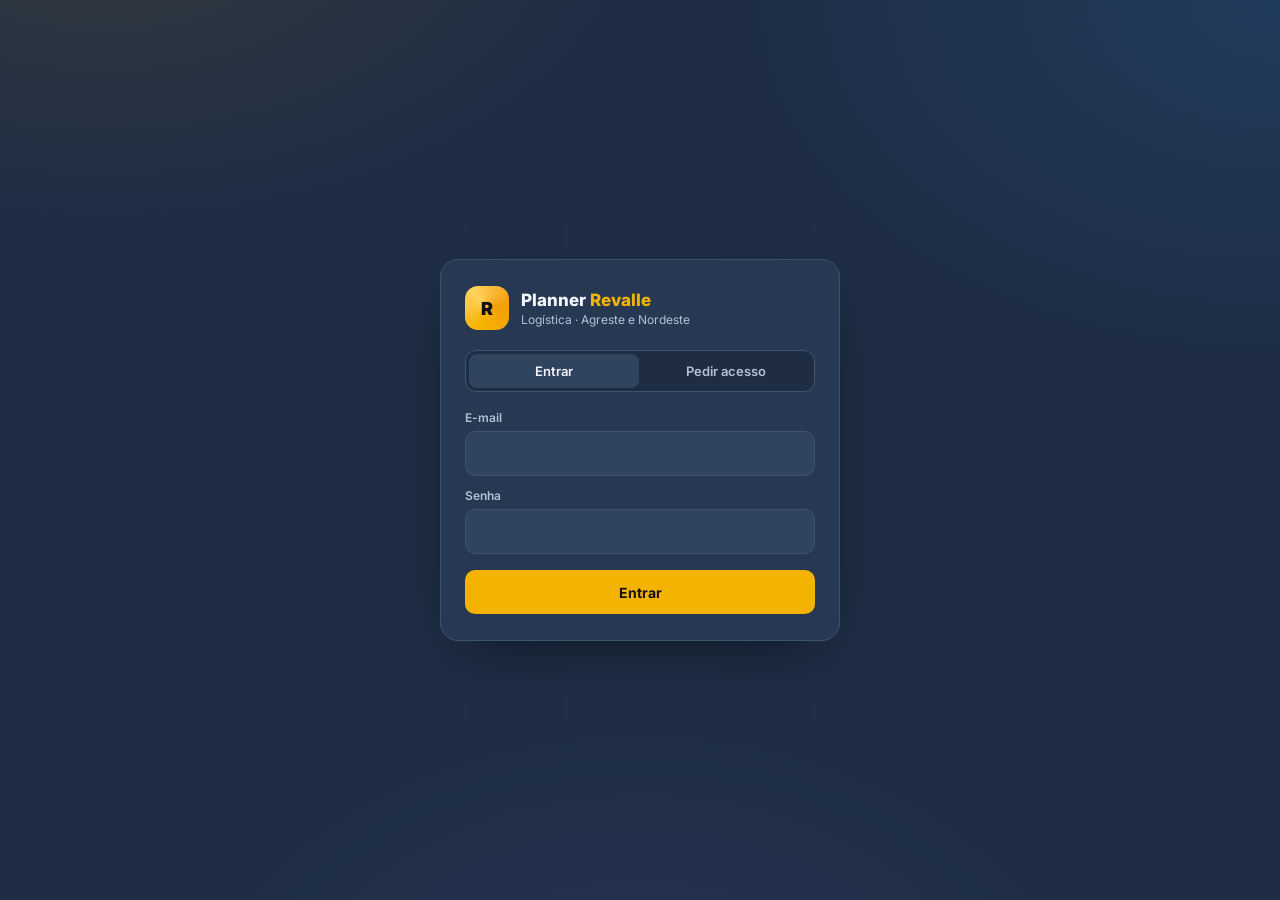
==== index.html @ d651ea48 "Tema único mais claro; remove o botão de troca de cor Co-Authored-By: Claude Opus 5.5 <noreply@anthr" ====
<!doctype html>
<html lang="pt-BR">
<head>
<meta charset="utf-8">
<script src="js/config.js"></script>
<script src="js/auth.js"></script>
<meta name="viewport" content="width=device-width,initial-scale=1">
<meta name="theme-color" content="#1e2d45">
<title>Planner Revalle · Início</title>
<link rel="preconnect" href="https://fonts.googleapis.com">
<link href="https://fonts.googleapis.com/css2?family=Inter:wght@400;500;600;700;800;900&family=JetBrains+Mono:wght@500;700&display=swap" rel="stylesheet">
<style>
:root{--bg:#0b0f17;--panel:#121826;--panel2:#171f30;--line:#232c40;--txt:#e8ecf4;--mut:#8a94a8;--dim:#5b6478;--pos:#f5b301;--up:#22c55e;--down:#ef4444;
  --cV:#ff5d5d;--cD:#3b9eff;--cF:#b07cff;--crit:#e879f9;--r:18px}
*{box-sizing:border-box}
html,body{margin:0;background:var(--bg);color:var(--txt);font:14px Inter,system-ui,sans-serif}
a{color:inherit}
.mono{font-family:'JetBrains Mono',ui-monospace,monospace}
main{max-width:1320px;margin:0 auto;padding:28px 28px 60px}
@keyframes rise{from{opacity:0;transform:translateY(14px)}to{opacity:1;transform:none}}
.rise{animation:rise .55s cubic-bezier(.2,.7,.2,1) both}

/* Topo */
.hero{position:relative;overflow:hidden;border-radius:24px;padding:30px 32px;border:1px solid var(--line);
  background:linear-gradient(120deg,rgba(245,179,1,.16),rgba(59,158,255,.10) 55%,rgba(176,124,255,.10)),var(--panel);
  display:grid;grid-template-columns:1.4fr 1fr;gap:28px;align-items:center}
.hero::after{content:"";position:absolute;right:-120px;top:-120px;width:360px;height:360px;border-radius:50%;
  background:radial-gradient(circle,rgba(245,179,1,.25),transparent 65%);pointer-events:none}
.hello{color:var(--mut);font-weight:600;font-size:13px;letter-spacing:.02em}
.hero h1{margin:6px 0 10px;font-size:32px;line-height:1.1;font-weight:900;letter-spacing:-.03em}
.hero h1 span{background:linear-gradient(90deg,#f5b301,#ffd25e);-webkit-background-clip:text;background-clip:text;color:transparent}
.hero p{margin:0;color:var(--mut);font-size:14.5px;line-height:1.55;max-width:560px}
.cta{display:flex;gap:10px;margin-top:18px;flex-wrap:wrap}
.b{display:inline-flex;align-items:center;gap:8px;padding:11px 16px;border-radius:12px;font:700 13.5px Inter;text-decoration:none;border:1px solid var(--line);background:rgba(255,255,255,.05);color:var(--txt);cursor:pointer}
.b:hover{background:rgba(255,255,255,.1);transform:translateY(-1px)}
.b.pri{background:var(--pos);border-color:var(--pos);color:#111}.b.pri:hover{background:#ffc42e}
.b.go{background:linear-gradient(135deg,#22c55e,#16a34a);border-color:#22c55e;color:#04140c;box-shadow:0 8px 22px -10px rgba(34,197,94,.8)}
.count{position:relative;z-index:1;justify-self:end;text-align:center;padding:20px 26px;border-radius:20px;background:rgba(0,0,0,.18);border:1px solid rgba(255,255,255,.08);min-width:250px}
.count small{display:block;color:var(--mut);font-weight:600;font-size:12px;text-transform:uppercase;letter-spacing:.08em}
.count b{display:block;font-size:46px;font-weight:900;letter-spacing:-.04em;margin:4px 0 2px;color:var(--pos)}
.count span{color:var(--txt);font-weight:600}
.ring{width:100%;height:6px;border-radius:6px;background:rgba(255,255,255,.08);margin-top:12px;overflow:hidden}
.ring i{display:block;height:100%;background:linear-gradient(90deg,#f5b301,#22c55e);border-radius:6px;width:0;transition:width 1.2s ease}

/* KPIs */
.kpis{display:grid;grid-template-columns:repeat(4,1fr);gap:14px;margin-top:18px}
.kpi{background:var(--panel);border:1px solid var(--line);border-radius:var(--r);padding:18px 20px;position:relative;overflow:hidden;text-decoration:none;display:block}
.kpi small{color:var(--mut);font-weight:600;font-size:12px}
.kpi b{display:block;font-size:30px;font-weight:800;letter-spacing:-.03em;margin-top:6px}
.kpi em{font-style:normal;font-size:12.5px;color:var(--mut)}
.kpi em b{display:inline;font-size:inherit;margin:0;letter-spacing:0}
.kpi em.up{color:var(--up)}.kpi em.dn{color:#ff8a8a}
.kpi .ico{position:absolute;right:16px;top:16px;width:38px;height:38px;border-radius:12px;display:grid;place-items:center;font-size:18px;background:rgba(255,255,255,.06)}
.kpi.alert{border-color:rgba(245,179,1,.5);background:linear-gradient(135deg,rgba(245,179,1,.12),transparent),var(--panel)}

h2{font-size:15px;font-weight:800;margin:34px 0 14px;display:flex;align-items:center;gap:10px;letter-spacing:-.01em}
h2 small{color:var(--mut);font-weight:500;font-size:12.5px}
h2 .ln{flex:1;height:1px;background:var(--line)}

/* Unidades */
.units{display:grid;grid-template-columns:repeat(4,1fr);gap:14px}
.unit{background:var(--panel);border:1px solid var(--line);border-radius:var(--r);padding:18px;text-decoration:none;display:block;position:relative;overflow:hidden}
.unit:hover{border-color:var(--pos);transform:translateY(-3px);box-shadow:0 18px 40px -20px rgba(0,0,0,.8)}
.unit .tag{font:800 11px 'JetBrains Mono';color:var(--pos);background:rgba(245,179,1,.12);padding:3px 8px;border-radius:999px}
.unit h3{margin:10px 0 2px;font-size:17px;font-weight:800}
.unit .sub{color:var(--mut);font-size:12.5px}
.unit .pct{display:flex;align-items:baseline;gap:6px;margin:14px 0 8px}
.unit .pct b{font-size:28px;font-weight:900;letter-spacing:-.03em}
.unit .pct span{color:var(--mut);font-size:12.5px}
.stack{display:flex;height:8px;border-radius:8px;overflow:hidden;background:rgba(255,255,255,.07)}
.stack i{display:block;height:100%;width:0;transition:width 1s ease}
.leg{display:flex;gap:12px;margin-top:10px;flex-wrap:wrap;font-size:11.5px;color:var(--mut)}
.leg span{display:inline-flex;align-items:center;gap:5px}.leg i{width:8px;height:8px;border-radius:3px;display:inline-block}
.unit .go{position:absolute;right:16px;top:16px;opacity:0;transform:translateX(-6px);transition:.2s;color:var(--pos);font-weight:800}
.unit:hover .go{opacity:1;transform:none}

/* Busca rápida */
.search{display:flex;gap:10px;align-items:center;background:var(--panel);border:1px solid var(--line);border-radius:16px;padding:8px 8px 8px 16px;margin-top:18px}
.search:focus-within{border-color:var(--pos);box-shadow:0 0 0 4px rgba(245,179,1,.12)}
.search input{flex:1;min-width:0;background:transparent;border:0;outline:0;color:var(--txt);font:500 15px Inter;padding:8px 0}
.search svg{width:20px;height:20px;stroke:var(--mut);fill:none;stroke-width:2}

/* Módulos */
.mods{display:grid;grid-template-columns:repeat(3,1fr);gap:14px}
.mod{--c:var(--pos);position:relative;overflow:hidden;background:var(--panel);border:1px solid var(--line);border-radius:var(--r);padding:20px;text-decoration:none;display:flex;flex-direction:column;gap:8px;min-height:168px}
.mod::before{content:"";position:absolute;inset:0;background:radial-gradient(420px 160px at var(--mx,80%) var(--my,0%),color-mix(in srgb,var(--c) 22%,transparent),transparent 70%);opacity:.7;transition:opacity .2s;pointer-events:none}
.mod:hover{border-color:color-mix(in srgb,var(--c) 70%,transparent);transform:translateY(-3px);box-shadow:0 20px 44px -22px rgba(0,0,0,.85)}
.mod:hover::before{opacity:1}
.mod .ic{position:relative;width:46px;height:46px;border-radius:14px;display:grid;place-items:center;background:color-mix(in srgb,var(--c) 18%,transparent);border:1px solid color-mix(in srgb,var(--c) 40%,transparent)}
.mod .ic svg{width:24px;height:24px;stroke:var(--c);fill:none;stroke-width:1.8;stroke-linecap:round;stroke-linejoin:round}
.mod h3{position:relative;margin:6px 0 0;font-size:16.5px;font-weight:800;letter-spacing:-.01em}
.mod p{position:relative;margin:0;color:var(--mut);font-size:13px;line-height:1.5}
.mod .who{position:relative;margin-top:auto;display:flex;gap:6px;flex-wrap:wrap}
.mod .who span{font:700 10.5px Inter;text-transform:uppercase;letter-spacing:.05em;padding:3px 8px;border-radius:999px;background:rgba(255,255,255,.07);color:var(--mut)}
.mod .arrow{position:absolute;right:18px;top:20px;font-size:18px;color:var(--c);opacity:0;transform:translateX(-6px);transition:.2s}
.mod:hover .arrow{opacity:1;transform:none}
.mod .bdg{position:absolute;right:18px;top:18px;background:var(--pos);color:#111;font:800 12px Inter;padding:4px 10px;border-radius:999px}
.mod:hover .bdg{opacity:0}
.mods.soon .mod{min-height:120px;opacity:.62;cursor:default}
.mods.soon .mod:hover{transform:none;opacity:.85}
.mods.soon .mod .tagsoon{position:absolute;right:16px;top:16px;font:700 10px Inter;text-transform:uppercase;letter-spacing:.06em;padding:3px 8px;border-radius:999px;border:1px dashed var(--dim);color:var(--mut)}
footer{margin-top:40px;color:var(--dim);font-size:12px;text-align:center}

@media (max-width:1100px){.units{grid-template-columns:repeat(2,1fr)}.mods{grid-template-columns:repeat(2,1fr)}.kpis{grid-template-columns:repeat(2,1fr)}}
@media (max-width:700px){main{padding:16px}.hero{grid-template-columns:1fr;padding:22px}.count{justify-self:stretch}.hero h1{font-size:26px}
  .units,.mods{grid-template-columns:1fr}.kpis{grid-template-columns:1fr 1fr}.kpi .ico{display:none}.search .b{padding:10px 12px}.kpi b{font-size:24px}}
</style>
<script src="js/api.js"></script>
<link rel="stylesheet" href="css/theme.css">
<script src="js/shell.js"></script>
</head>
<body>
<main>
  <section class="hero rise">
    <div style="position:relative;z-index:1">
      <div class="hello" id="hello">Olá!</div>
      <h1>Planner de visitas <span>Revalle</span></h1>
      <p id="heroTxt">Tudo do novo planner num só lugar: o que mudou por unidade e vendedor, a rota de cada vendedor, a crítica dos GVs e o parecer da Logística.</p>
      <div class="cta">
        <a class="b pri" href="painel.html">📊 Ver o antes × depois</a>
        <a class="b go" href="rota.html">🧭 Minha rota</a>
        <a class="b" href="critica.html">✍️ Fazer crítica</a>
      </div>
    </div>
    <div class="count" id="count"><small>Vigência do planner</small><b id="cdN">–</b><span id="cdT">carregando…</span><div class="ring"><i id="cdBar"></i></div></div>
  </section>

  <div class="search rise" style="animation-delay:.05s">
    <svg viewBox="0 0 24 24"><circle cx="11" cy="11" r="7"/><path d="m20 20-3.5-3.5"/></svg>
    <input id="q" placeholder="Consultar cliente pelo código — veja dia e vendedor antes e depois" inputmode="numeric">
    <button class="b pri" id="qGo">Consultar</button>
  </div>

  <div class="kpis" id="kpis"></div>

  <h2>Unidades <small id="uSub"></small><span class="ln"></span></h2>
  <div class="units" id="units"></div>

  <h2>Módulos <span class="ln"></span></h2>
  <div class="mods" id="mods"></div>

  <h2>Em construção <small>próximos módulos do painel</small><span class="ln"></span></h2>
  <div class="mods soon" id="soon"></div>

  <footer>Revalle Logística · Planner de visitas</footer>
</main>

<script>
const $=id=>document.getElementById(id);
const fmt=n=>Math.round(n).toLocaleString('pt-BR');
const IC={
  chart:'<path d="M4 20V4"/><path d="M4 20h16"/><rect x="7" y="11" width="3" height="6" rx="1"/><rect x="12" y="7" width="3" height="10" rx="1"/><rect x="17" y="13" width="3" height="4" rx="1"/>',
  route:'<circle cx="6" cy="19" r="2.2"/><circle cx="18" cy="5" r="2.2"/><path d="M8 19h7.5a3.5 3.5 0 0 0 0-7h-7a3.5 3.5 0 0 1 0-7H16"/>',
  pen:'<path d="M4 20h4L19 9a2.8 2.8 0 0 0-4-4L4 16v4z"/><path d="m13.5 6.5 4 4"/>',
  list:'<rect x="4" y="3.5" width="16" height="17" rx="2.5"/><path d="M8.5 8h7M8.5 12h7M8.5 16h4"/>',
  up:'<path d="M12 16V4"/><path d="m7 9 5-5 5 5"/><path d="M4 16v3a2 2 0 0 0 2 2h12a2 2 0 0 0 2-2v-3"/>',
  map:'<path d="m9 4-5 2v14l5-2 6 2 5-2V4l-5 2z"/><path d="M9 4v14M15 6v14"/>',
  meet:'<rect x="3.5" y="5" width="17" height="15" rx="2.5"/><path d="M3.5 10h17M8 3v4M16 3v4"/>',
  radar:'<circle cx="12" cy="12" r="8.5"/><circle cx="12" cy="12" r="4.5"/><path d="M12 12 18 6"/>',
  kpi:'<path d="M4 18a8 8 0 1 1 16 0"/><path d="m12 18 4-6"/>',
  box:'<path d="m12 3 8 4.5v9L12 21l-8-4.5v-9z"/><path d="m4 7.5 8 4.5 8-4.5M12 12v9"/>',
  star:'<path d="m12 3.5 2.6 5.3 5.9.9-4.3 4.1 1 5.8L12 16.9l-5.2 2.7 1-5.8L3.5 9.7l5.9-.9z"/>',
  truck:'<path d="M3 6.5h11v9H3z"/><path d="M14 9.5h4l3 3v3h-7"/><circle cx="7" cy="17.5" r="1.8"/><circle cx="17.5" cy="17.5" r="1.8"/>',
  link:'<path d="M10 14a4 4 0 0 0 5.7 0l3-3a4 4 0 0 0-5.7-5.7l-1 1"/><path d="M14 10a4 4 0 0 0-5.7 0l-3 3a4 4 0 0 0 5.7 5.7l1-1"/>',
  users:'<circle cx="9" cy="8" r="3.2"/><path d="M3.5 19a5.5 5.5 0 0 1 11 0"/><circle cx="17" cy="9" r="2.4"/><path d="M15.5 14.2A4.5 4.5 0 0 1 21 18.5"/>',
  file:'<path d="M6 3.5h8l4 4V20a.5.5 0 0 1-.5.5h-11A.5.5 0 0 1 6 20z"/><path d="M14 3.5V8h4"/><path d="M9 13h6M9 16.5h4"/>',
  check:'<rect x="3.5" y="3.5" width="17" height="17" rx="3"/><path d="m8 12 3 3 5-6"/>'
};
const svg=k=>`<svg viewBox="0 0 24 24">${IC[k]}</svg>`;
const MODS=[
  {h:'painel.html',ic:'chart',c:'#f5b301',t:'Antes × Depois',d:'Visitas por dia, o que mudou, planificador por vendedor, frequência, mapa e relação de clientes.',w:['Gestão','Vendas']},
  {h:'rota.html',ic:'route',c:'#22c55e',t:'Minha rota',d:'Para o vendedor: semana com datas, roteiro do dia no mapa e mensagens prontas para avisar os clientes.',w:['Vendedor']},
  {h:'critica.html',ic:'pen',c:'#e879f9',t:'Crítica do planner',d:'O GV seleciona clientes no mapa (laço), propõe vendedor, dia e frequência e envia para a Logística.',w:['GV']},
  {h:'alteracoes.html',ic:'list',c:'#3b9eff',t:'Alterações',d:'Todas as solicitações dos GVs num só lugar, com parecer da Logística e Excel completo.',w:['Logística'],badge:1},
  {h:'painel.html#mapa',ic:'map',c:'#2dd4bf',t:'Mapa dos clientes',d:'Clientes no mapa coloridos pelo tipo de mudança, com ruas ou satélite.',w:['Todos']},
  {h:'importar.html',ic:'up',c:'#94a3b8',t:'Importar planner',d:'Sobe um planner novo (pré, pós, clientes e volume) e guarda o histórico de versões.',w:['Logística']},
  {h:'links.html',ic:'link',c:'#4ade80',t:'Links dos vendedores',d:'Gera o link pessoal da Minha rota de cada setor da sua equipe para mandar no WhatsApp.',w:['GV','Logística']},
  {h:'usuarios.html',ic:'users',c:'#f472b6',t:'Usuários e equipes',d:'Aprova os pedidos de acesso, define perfis e os setores de cada GV.',w:['Administrador']},
  {h:'relatorios.html',ic:'file',c:'#fb923c',t:'Central de relatórios',d:'Todos os relatórios que o sistema usa, com a frequência e o que falta atualizar em cada unidade.',w:['Administrador']},
  {h:'janelas.html',ic:'truck',c:'#60a5fa',t:'Janelas BEES',d:'Gera o arquivo semanal de importação das janelas de entrega no BEES e guarda o histórico das semanas.',w:['Logística']}
];
const SOON=[
  {ic:'meet',c:'#f5b301',t:'Reunião semanal',d:'Pauta e acompanhamento semanal do planner.'},
  {ic:'radar',c:'#3b9eff',t:'Monitor de alterações',d:'Mudanças feitas fora do planner ao longo do ciclo.'},
  {ic:'kpi',c:'#22c55e',t:'Indicadores',d:'Aderência à rota, visitas realizadas e drop size.'},
  {ic:'box',c:'#ff8a3d',t:'Buffer',d:'Acúmulo de pedidos por dia e por unidade.'},
  {ic:'star',c:'#e879f9',t:'Oportunidades',d:'Clientes com potencial de ajuste de frequência ou janela.'},
  {ic:'check',c:'#2dd4bf',t:'Plano de ação',d:'Ações, responsáveis e prazos.'}
];
function renderMods(pend){
  $('mods').innerHTML=MODS.filter(m=>!window.PlannerAuth||!PlannerAuth.configured()||PlannerAuth.can(m.h.split('#')[0])).map(m=>`<a class="mod" href="${m.h}" style="--c:${m.c}"><div class="ic">${svg(m.ic)}</div><h3>${m.t}</h3><p>${m.d}</p><div class="who">${m.w.map(x=>`<span>${x}</span>`).join('')}</div>${m.badge&&pend?`<span class="bdg">${pend} aguardando</span>`:''}<span class="arrow">→</span></a>`).join('');
  if(window.PlannerAuth&&PlannerAuth.configured()&&!(PlannerAuth.user()&&PlannerAuth.user().perfil==='admin')){$('soon').previousElementSibling&&($('soon').previousElementSibling.style.display='none');}
  $('soon').innerHTML=SOON.map(m=>`<div class="mod" style="--c:${m.c}"><span class="tagsoon">em breve</span><div class="ic">${svg(m.ic)}</div><h3>${m.t}</h3><p>${m.d}</p></div>`).join('');
  document.querySelectorAll('.mod').forEach(el=>el.addEventListener('mousemove',e=>{const r=el.getBoundingClientRect();el.style.setProperty('--mx',(e.clientX-r.left)+'px');el.style.setProperty('--my',(e.clientY-r.top)+'px')}));
}
function countUp(el,to,suf='',dec=0){const t0=performance.now(),d=900;const step=t=>{const p=Math.min(1,(t-t0)/d),e=1-Math.pow(1-p,3);el.textContent=(dec?(to*e).toFixed(dec).replace('.',','):fmt(to*e))+suf;if(p<1)requestAnimationFrame(step)};requestAnimationFrame(step)}

const h=new Date().getHours();$('hello').textContent=(h<12?'Bom dia':h<18?'Boa tarde':'Boa noite')+' 👋';
renderMods(0);
$('qGo').onclick=()=>{const v=$('q').value.trim().replace(/\D/g,'');if(v)location.href='painel.html#q='+v};
$('q').onkeydown=e=>{if(e.key==='Enter')$('qGo').click()};

(async()=>{
  const IDX=await PlannerData.json('index.json');
  IDX.versions.sort((a,b)=>b.vig.localeCompare(a.vig));
  const V=IDX.versions[0],U=V.units;
  // Contagem para a vigência
  const vig=new Date(V.vig+'T00:00:00'),today=new Date();today.setHours(0,0,0,0);
  const dd=Math.round((vig-today)/864e5),vf=V.vig.split('-').reverse().join('/');
  if(dd>0){$('cdN').textContent=dd===1?'Amanhã':dd+' dias';$('cdT').textContent='entra em vigor em '+vf;$('cdBar').style.width=Math.max(8,100-dd*10)+'%'}
  else if(dd===0){$('cdN').textContent='Hoje';$('cdT').textContent='começa a valer hoje ('+vf+')';$('cdBar').style.width='100%'}
  else{const w=Math.floor(-dd/7)+1;$('cdN').textContent='Semana '+w;$('cdT').textContent='em vigor desde '+vf;$('cdBar').style.width='100%'}

  const T=U.reduce((a,u)=>({n:a.n+u.n,chg:a.chg+u.chg,V:a.V+u.V,D:a.D+u.D,F:a.F+u.F,va:a.va+u.va,vb:a.vb+u.vb}),{n:0,chg:0,V:0,D:0,F:0,va:0,vb:0});
  const dv=(T.vb-T.va)/T.va*100;
  $('kpis').innerHTML=`
    <a class="kpi rise" href="painel.html" style="animation-delay:.08s"><div class="ico">🏪</div><small>Clientes no planner</small><b id="k1">0</b><em>${U.length} unidades</em></a>
    <a class="kpi rise" href="painel.html" style="animation-delay:.12s"><div class="ico">🔄</div><small>Clientes com alguma mudança</small><b id="k2">0</b><em>${(T.chg/T.n*100).toFixed(0)}% da carteira</em></a>
    <a class="kpi rise" href="painel.html" style="animation-delay:.16s"><div class="ico">📅</div><small>Visitas por semana (média)</small><b id="k3">0</b><em class="${dv<0?'dn':'up'}">${dv<0?'▼':'▲'} ${Math.abs(dv).toFixed(1).replace('.',',')}% · antes ${fmt(T.va/4)}</em></a>
    <a class="kpi rise" id="kPend" href="alteracoes.html" style="animation-delay:.2s"><div class="ico">✍️</div><small>Solicitações dos GVs</small><b id="k4">–</b><em id="k4t">carregando…</em></a>`;
  countUp($('k1'),T.n);countUp($('k2'),T.chg);countUp($('k3'),T.vb/4);
  $('uSub').textContent=V.label||('Planner '+vf);
  $('units').innerHTML=U.map((u,i)=>{const p=u.chg/u.n*100,tot=u.V+u.D+u.F||1;
    return `<a class="unit rise" href="painel.html#u=${u.id}" style="animation-delay:${.1+i*.05}s"><span class="go">→</span><span class="tag">${u.abbr} · ${u.id}</span><h3>${u.name}</h3><div class="sub">${fmt(u.n)} clientes · ${fmt(u.vb/4)} visitas/sem</div>
      <div class="pct"><b data-p="${p}">0%</b><span>mudaram</span></div>
      <div class="stack"><i style="background:var(--cV)" data-w="${u.V/tot*p}"></i><i style="background:var(--cD)" data-w="${u.D/tot*p}"></i><i style="background:var(--cF)" data-w="${u.F/tot*p}"></i></div>
      <div class="leg"><span><i style="background:var(--cV)"></i>Vendedor ${fmt(u.V)}</span><span><i style="background:var(--cD)"></i>Dia ${fmt(u.D)}</span><span><i style="background:var(--cF)"></i>Freq. ${fmt(u.F)}</span></div></a>`}).join('');
  requestAnimationFrame(()=>setTimeout(()=>{document.querySelectorAll('.stack i').forEach(i=>i.style.width=i.dataset.w+'%');document.querySelectorAll('[data-p]').forEach(b=>countUp(b,+b.dataset.p,'%'))},150));

  try{
    const items=await PlannerAPI.list(V.id);
    const pend=items.filter(i=>!i.parecer||/pendente/i.test(i.parecer)).length,ap=items.filter(i=>/aprov/i.test(i.parecer||'')).length,gvs=new Set(items.map(i=>i.gv).filter(Boolean)).size;
    $('k4').textContent=fmt(items.length);
    $('k4t').innerHTML=items.length?`<b style="color:var(--pos)">${pend}</b> aguardando · ${ap} aprovadas · ${gvs} GV${gvs===1?'':'s'}`:'nenhuma enviada ainda';
    if(pend)$('kPend').classList.add('alert');
    renderMods(pend);
  }catch(e){$('k4t').textContent='registro indisponível agora'}
})();
</script>
</body>
</html>
---- css/theme.css ----
/* Tema e navegação comuns a todas as telas do Planner Revalle.
   "medio" (padrão) = azul-ardósia mais claro · "escuro" = tema original do painel. */
html[data-theme="medio"]{
  --bg:#1e2d45;--panel:#273853;--panel2:#30435f;--line:#3d5373;--txt:#f2f6fc;--mut:#b4c0d4;--dim:#8796b0;
  --cE:#455a7a;
}
html[data-theme="medio"] body{
  background:
    radial-gradient(900px 520px at 8% -10%, rgba(245,179,1,.10), transparent 60%),
    radial-gradient(900px 600px at 100% 0%, rgba(59,158,255,.13), transparent 60%),
    radial-gradient(800px 600px at 50% 120%, rgba(176,124,255,.08), transparent 60%),
    var(--bg);
  background-attachment:fixed;
}
html[data-theme="medio"] header{background:rgba(30,45,69,.82)!important;backdrop-filter:blur(14px) saturate(1.3)}
html[data-theme="medio"] .leaflet-popup-content-wrapper,html[data-theme="medio"] .leaflet-popup-tip{background:var(--panel)!important}
html[data-theme="medio"] .tbl td,html[data-theme="medio"] .fq td{border-bottom-color:#3a4f6e!important}

/* Cartões com mais profundidade e resposta ao passar o mouse */
.card,.kpi{box-shadow:0 1px 0 rgba(255,255,255,.04) inset,0 10px 30px -18px rgba(0,0,0,.6);transition:border-color .2s,box-shadow .2s,transform .2s}
.kpi:hover{border-color:rgba(245,179,1,.45);transform:translateY(-2px);box-shadow:0 14px 34px -16px rgba(0,0,0,.7)}
.card:hover{border-color:#4d6588}
.btn,button,select,input{transition:background .15s,border-color .15s,color .15s,transform .15s}
::-webkit-scrollbar{width:10px;height:10px}
::-webkit-scrollbar-thumb{background:#3a4c69;border-radius:10px;border:2px solid transparent;background-clip:padding-box}
::-webkit-scrollbar-track{background:transparent}

/* ---------- Barra lateral ---------- */
:root{--sw:236px}
html.side-mini{--sw:74px}
html.has-side body{padding-left:var(--sw);transition:padding-left .25s ease}
.sb{position:fixed;left:0;top:0;bottom:0;width:var(--sw);z-index:5000;display:flex;flex-direction:column;
  background:linear-gradient(180deg,rgba(39,56,83,.97),rgba(30,45,69,.97));border-right:1px solid var(--line);
  backdrop-filter:blur(14px);transition:width .25s ease;overflow:hidden;font-family:Inter,system-ui,sans-serif}
html[data-theme="escuro"] .sb{background:linear-gradient(180deg,#121826,#0b0f17)}
.sb-top{display:flex;align-items:center;gap:10px;padding:16px 16px 14px;text-decoration:none;color:var(--txt)}
.sb-logo{flex:0 0 40px;height:40px;border-radius:12px;display:grid;place-items:center;font:900 17px Inter;color:#111;
  background:conic-gradient(from 200deg,#f5b301,#ffd25e,#f59e0b,#f5b301);box-shadow:0 6px 18px -6px rgba(245,179,1,.6)}
.sb-name{line-height:1.1;white-space:nowrap}
.sb-name b{font-size:15.5px;font-weight:800;letter-spacing:-.02em}.sb-name b span{color:var(--pos)}
.sb-name small{display:block;color:var(--mut);font-size:11px;margin-top:3px}
.sb-nav{flex:1;overflow-y:auto;overflow-x:hidden;padding:6px 10px}
.sb-sec{font:700 10.5px Inter;letter-spacing:.09em;text-transform:uppercase;color:var(--dim);padding:14px 10px 6px;white-space:nowrap}
.sb-a{position:relative;display:flex;align-items:center;gap:12px;padding:9px 10px;margin:2px 0;border-radius:11px;color:var(--mut);
  text-decoration:none;font:600 13.5px Inter;white-space:nowrap;transition:background .15s,color .15s}
.sb-a svg{flex:0 0 22px;width:22px;height:22px;stroke:currentColor;fill:none;stroke-width:1.8;stroke-linecap:round;stroke-linejoin:round}
.sb-a:hover{background:rgba(255,255,255,.06);color:var(--txt)}
.sb-a.on{background:linear-gradient(90deg,rgba(245,179,1,.2),rgba(245,179,1,.05));color:#fff}
.sb-a.on::before{content:"";position:absolute;left:-10px;top:8px;bottom:8px;width:4px;border-radius:0 4px 4px 0;background:var(--pos)}
.sb-a.on svg{stroke:var(--pos)}
.sb-a.rota{color:#4ade80}.sb-a.rota svg{stroke:#4ade80}
.sb-a.rota.on{background:linear-gradient(90deg,rgba(34,197,94,.25),rgba(34,197,94,.05))}.sb-a.rota.on::before{background:#22c55e}
.sb-a.soon{opacity:.5;cursor:default}.sb-a.soon:hover{background:transparent;color:var(--mut)}
.sb-tag{margin-left:auto;font:700 9.5px Inter;letter-spacing:.04em;text-transform:uppercase;padding:2px 6px;border-radius:999px;background:rgba(255,255,255,.08);color:var(--mut)}
.sb-badge{margin-left:auto;min-width:20px;height:20px;padding:0 6px;border-radius:999px;background:var(--pos);color:#111;font:800 11px Inter;display:grid;place-items:center}
.sb-foot{padding:10px;border-top:1px solid var(--line);display:flex;flex-direction:column;gap:8px}
.sb-theme{display:flex;background:rgba(0,0,0,.2);border:1px solid var(--line);border-radius:11px;padding:3px;gap:3px}
.sb-theme button{flex:1;border:0;background:transparent;color:var(--mut);font:600 12px Inter;padding:7px 6px;border-radius:8px;cursor:pointer;white-space:nowrap}
.sb-theme button.on{background:var(--panel2);color:var(--txt);box-shadow:0 2px 8px rgba(0,0,0,.3)}
.sb-min{display:flex;align-items:center;gap:10px;border:0;background:transparent;color:var(--mut);font:600 12.5px Inter;padding:8px 10px;border-radius:10px;cursor:pointer;white-space:nowrap}
.sb-min:hover{background:rgba(255,255,255,.06);color:var(--txt)}
.sb-min svg{flex:0 0 22px;width:22px;height:22px;stroke:currentColor;fill:none;stroke-width:1.8;transition:transform .25s}
html.side-mini .sb-min svg{transform:rotate(180deg)}
html.side-mini .sb-name,html.side-mini .sb-sec,html.side-mini .sb-a span,html.side-mini .sb-tag,html.side-mini .sb-min span{display:none}
html.side-mini .sb-a{justify-content:center;padding:10px 0}
html.side-mini .sb-top{justify-content:center;padding:16px 0 14px}
html.side-mini .sb-badge{position:absolute;top:2px;right:6px;min-width:16px;height:16px;font-size:9.5px;padding:0 4px}
.sb-th1{display:none}
html.side-mini .sb-theme [data-th]{display:none}html.side-mini .sb-th1{display:block;font-size:16px!important}
html.side-mini .sb-sec{display:block;height:1px;padding:0;margin:10px 8px;background:var(--line);font-size:0}
.sb-tip{position:fixed;z-index:6000;background:#0b1220;color:#fff;font:600 12px Inter;padding:6px 10px;border-radius:8px;pointer-events:none;
  box-shadow:0 8px 20px rgba(0,0,0,.4);opacity:0;transform:translateX(-4px);transition:opacity .12s,transform .12s}
.sb-tip.on{opacity:1;transform:none}

/* ---------- Celular: barra inferior ---------- */
.bn{display:none}
@media (max-width:900px){
  html.has-side body{padding-left:0;padding-bottom:70px}
  .sb{display:none}
  .bn{display:flex;position:fixed;left:0;right:0;bottom:0;z-index:5000;height:64px;padding:6px 6px calc(6px + env(safe-area-inset-bottom));
    background:rgba(21,32,51,.92);backdrop-filter:blur(14px);border-top:1px solid var(--line);justify-content:space-around}
  html[data-theme="escuro"] .bn{background:rgba(11,15,23,.94)}
  .bn a{flex:1;display:flex;flex-direction:column;align-items:center;justify-content:center;gap:3px;color:var(--mut);text-decoration:none;font:600 10.5px Inter;border-radius:12px;position:relative}
  .bn a svg{width:22px;height:22px;stroke:currentColor;fill:none;stroke-width:1.8;stroke-linecap:round;stroke-linejoin:round}
  .bn a.on{color:var(--pos)}.bn a.rota{color:#4ade80}
  .bn a.on::after{content:"";position:absolute;top:2px;width:22px;height:3px;border-radius:3px;background:currentColor}
  .bn .sb-badge{position:absolute;top:2px;right:calc(50% - 22px);min-width:16px;height:16px;font-size:9.5px;padding:0 4px}
}
@media print{.sb,.bn{display:none!important}html.has-side body{padding:0!important}}
.sb-badge[hidden],[data-badge][hidden]{display:none!important}

/* Usuário logado (rodapé da barra) */
.sb-me{display:flex;align-items:center;gap:10px;padding:6px 8px;border-radius:11px;background:rgba(0,0,0,.18);border:1px solid var(--line);white-space:nowrap}
.sb-av{flex:0 0 32px;height:32px;border-radius:50%;display:grid;place-items:center;background:var(--panel2);color:var(--txt);font:800 12px Inter}
.sb-mn{line-height:1.15;min-width:0;overflow:hidden}.sb-mn b{display:block;font-size:13px}.sb-mn small{color:var(--mut);font-size:11px}
.sb-out{margin-left:auto;border:0;background:transparent;color:var(--mut);cursor:pointer;padding:6px;border-radius:8px}
.sb-out:hover{color:var(--txt);background:rgba(255,255,255,.06)}
.sb-out svg{width:18px;height:18px;stroke:currentColor;fill:none;stroke-width:1.8;stroke-linecap:round;stroke-linejoin:round}
html.side-mini .sb-mn,html.side-mini .sb-out{display:none}
html.link-mode .bn{display:none}

/* tom único: botão de troca de cor removido */
.sb-theme{display:none!important}
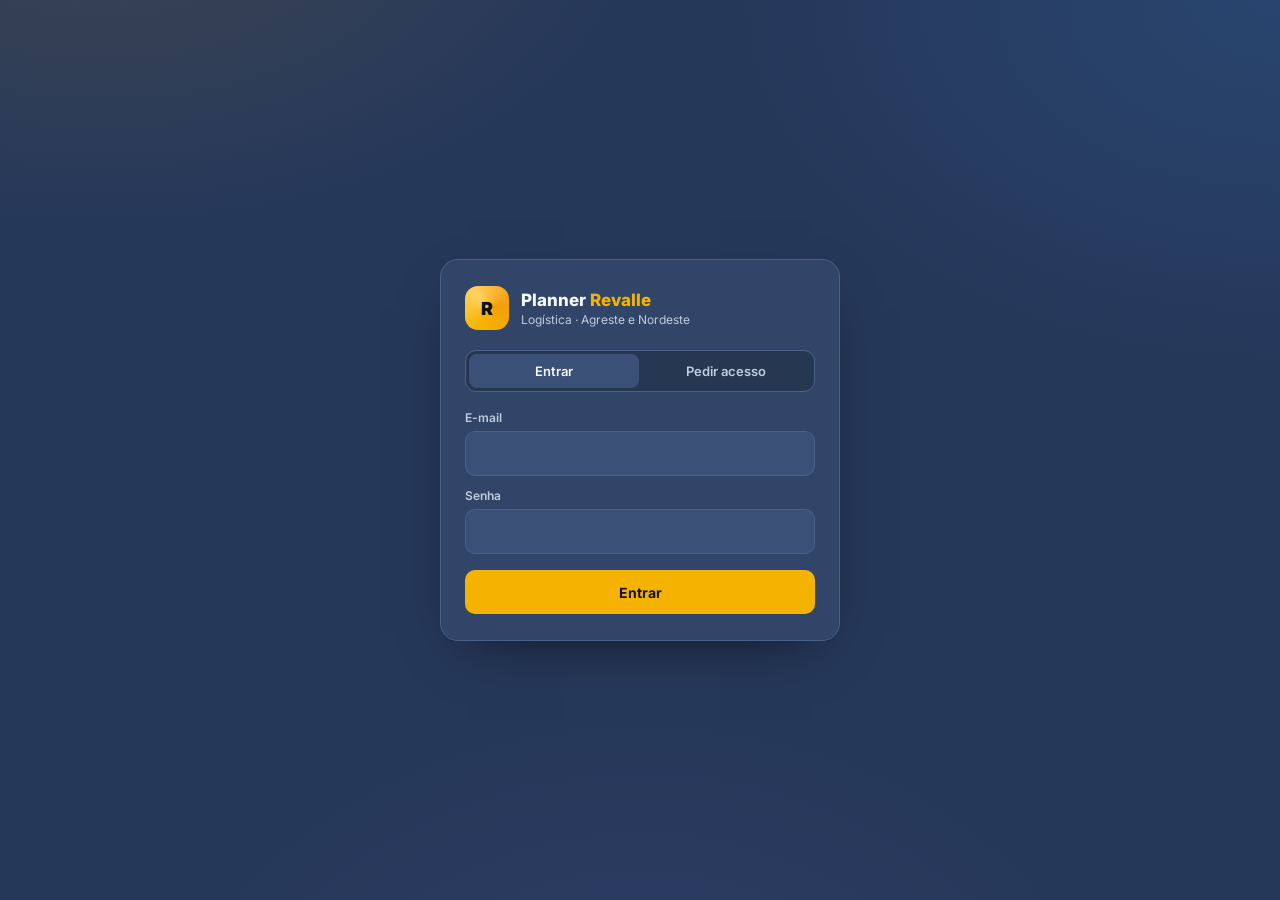
==== commit 636307d5: "Minha rota: corrige camada escura travando a tela; tema mais claro Co-Authored-By: Claude Opus 5.5 <" ====
--- a/index.html
+++ b/index.html
@@ -5,7 +5,7 @@
 <script src="js/config.js"></script>
 <script src="js/auth.js"></script>
 <meta name="viewport" content="width=device-width,initial-scale=1">
-<meta name="theme-color" content="#1e2d45">
+<meta name="theme-color" content="#26385a">
 <title>Planner Revalle · Início</title>
 <link rel="preconnect" href="https://fonts.googleapis.com">
 <link href="https://fonts.googleapis.com/css2?family=Inter:wght@400;500;600;700;800;900&family=JetBrains+Mono:wght@500;700&display=swap" rel="stylesheet">
--- a/css/theme.css
+++ b/css/theme.css
@@ -1,8 +1,8 @@
 /* Tema e navegação comuns a todas as telas do Planner Revalle.
    "medio" (padrão) = azul-ardósia mais claro · "escuro" = tema original do painel. */
 html[data-theme="medio"]{
-  --bg:#1e2d45;--panel:#273853;--panel2:#30435f;--line:#3d5373;--txt:#f2f6fc;--mut:#b4c0d4;--dim:#8796b0;
-  --cE:#455a7a;
+  --bg:#26385a;--panel:#304567;--panel2:#3a5076;--line:#4a6289;--txt:#f5f8fd;--mut:#c0cbdd;--dim:#93a3bf;
+  --cE:#52698f;
 }
 html[data-theme="medio"] body{
   background:
@@ -12,14 +12,14 @@
     var(--bg);
   background-attachment:fixed;
 }
-html[data-theme="medio"] header{background:rgba(30,45,69,.82)!important;backdrop-filter:blur(14px) saturate(1.3)}
+html[data-theme="medio"] header{background:rgba(38,56,90,.85)!important;backdrop-filter:blur(14px) saturate(1.3)}
 html[data-theme="medio"] .leaflet-popup-content-wrapper,html[data-theme="medio"] .leaflet-popup-tip{background:var(--panel)!important}
-html[data-theme="medio"] .tbl td,html[data-theme="medio"] .fq td{border-bottom-color:#3a4f6e!important}
+html[data-theme="medio"] .tbl td,html[data-theme="medio"] .fq td{border-bottom-color:#46608a!important}
 
 /* Cartões com mais profundidade e resposta ao passar o mouse */
 .card,.kpi{box-shadow:0 1px 0 rgba(255,255,255,.04) inset,0 10px 30px -18px rgba(0,0,0,.6);transition:border-color .2s,box-shadow .2s,transform .2s}
 .kpi:hover{border-color:rgba(245,179,1,.45);transform:translateY(-2px);box-shadow:0 14px 34px -16px rgba(0,0,0,.7)}
-.card:hover{border-color:#4d6588}
+.card:hover{border-color:#5a7499}
 .btn,button,select,input{transition:background .15s,border-color .15s,color .15s,transform .15s}
 ::-webkit-scrollbar{width:10px;height:10px}
 ::-webkit-scrollbar-thumb{background:#3a4c69;border-radius:10px;border:2px solid transparent;background-clip:padding-box}
@@ -30,7 +30,7 @@
 html.side-mini{--sw:74px}
 html.has-side body{padding-left:var(--sw);transition:padding-left .25s ease}
 .sb{position:fixed;left:0;top:0;bottom:0;width:var(--sw);z-index:5000;display:flex;flex-direction:column;
-  background:linear-gradient(180deg,rgba(39,56,83,.97),rgba(30,45,69,.97));border-right:1px solid var(--line);
+  background:linear-gradient(180deg,rgba(48,69,103,.97),rgba(38,56,90,.97));border-right:1px solid var(--line);
   backdrop-filter:blur(14px);transition:width .25s ease;overflow:hidden;font-family:Inter,system-ui,sans-serif}
 html[data-theme="escuro"] .sb{background:linear-gradient(180deg,#121826,#0b0f17)}
 .sb-top{display:flex;align-items:center;gap:10px;padding:16px 16px 14px;text-decoration:none;color:var(--txt)}
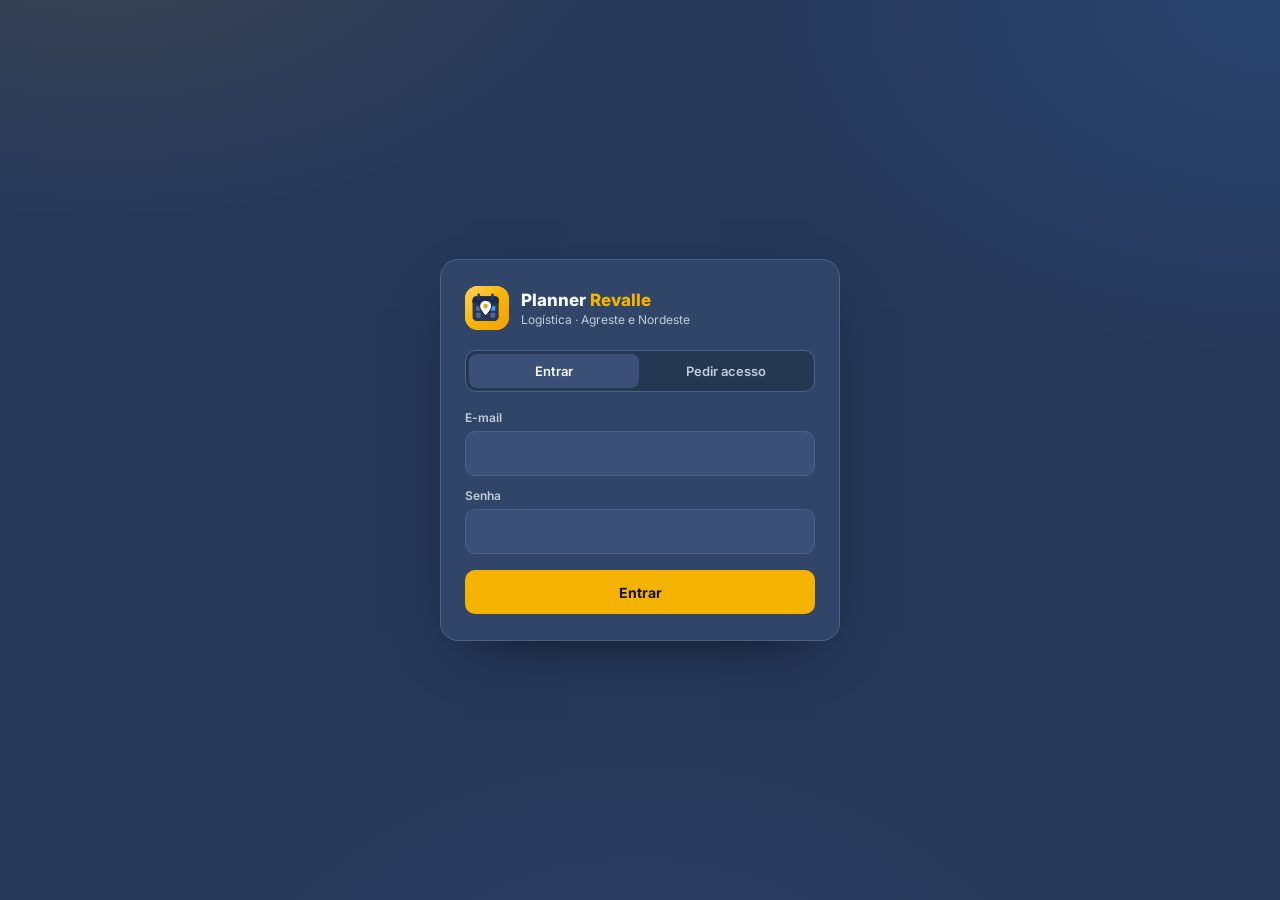
==== commit 83db99e2: "Ícone do Planner (favicon, atalho do celular e logo da barra lateral) Co-Authored-By: Claude Opus 5." ====
--- a/index.html
+++ b/index.html
@@ -6,6 +6,7 @@
 <script src="js/auth.js"></script>
 <meta name="viewport" content="width=device-width,initial-scale=1">
 <meta name="theme-color" content="#26385a">
+<link rel="icon" href="img/icon.svg" type="image/svg+xml"><link rel="icon" href="img/icon-32.png" sizes="32x32"><link rel="apple-touch-icon" href="img/apple-touch-icon.png">
 <title>Planner Revalle · Início</title>
 <link rel="preconnect" href="https://fonts.googleapis.com">
 <link href="https://fonts.googleapis.com/css2?family=Inter:wght@400;500;600;700;800;900&family=JetBrains+Mono:wght@500;700&display=swap" rel="stylesheet">
@@ -56,6 +57,29 @@
 h2{font-size:15px;font-weight:800;margin:34px 0 14px;display:flex;align-items:center;gap:10px;letter-spacing:-.01em}
 h2 small{color:var(--mut);font-weight:500;font-size:12.5px}
 h2 .ln{flex:1;height:1px;background:var(--line)}
+.etc{margin-top:34px;background:var(--panel);border:1px solid var(--line);border-radius:18px;padding:16px 18px}
+.etc summary{list-style:none;cursor:pointer}.etc summary::-webkit-details-marker{display:none}
+.eth{display:flex;align-items:baseline;gap:10px;flex-wrap:wrap}.eth b{font-size:15px;font-weight:800}.eth small{color:var(--mut);font-size:12.5px}
+.eth .tg{margin-left:auto;font:700 12px Inter;color:#fcd34d;background:rgba(245,179,1,.12);border-radius:999px;padding:5px 12px}
+.etc .a2,.etc[open] .a1{display:none}.etc[open] .a2{display:inline}
+.etc[open] .eth .tg{color:var(--mut);background:var(--panel2)}
+.ets{display:flex;align-items:flex-start;margin-top:14px;overflow-x:auto;padding-bottom:4px}
+.ets .s{flex:1;min-width:92px;display:flex;flex-direction:column;align-items:center;text-align:center;gap:6px;position:relative}
+.ets .s::before{content:"";position:absolute;top:14px;left:-50%;right:50%;height:2px;background:var(--line)}.ets .s:first-child::before{display:none}
+.ets .s i{position:relative;z-index:1;width:28px;height:28px;border-radius:50%;display:grid;place-items:center;font:800 12.5px Inter;font-style:normal;background:var(--c);color:#111}
+.ets .s span{font-size:11.5px;font-weight:600;line-height:1.25;color:var(--txt);padding:0 4px}
+.etc[open] .ets{display:none}
+.etc .etp{margin-top:14px}
+.etp{display:grid;grid-template-columns:repeat(5,1fr);gap:12px;counter-reset:e}
+@media(max-width:1100px){.etp{grid-template-columns:repeat(2,1fr)}}@media(max-width:560px){.etp{grid-template-columns:1fr}}
+.et{position:relative;background:var(--panel2);border:1px solid var(--line);border-radius:16px;padding:16px 16px 14px;display:flex;flex-direction:column;gap:8px;text-decoration:none;color:inherit}
+a.et:hover{border-color:rgba(245,179,1,.55);transform:translateY(-2px)}
+.et .n{width:30px;height:30px;border-radius:10px;display:grid;place-items:center;font:800 14px Inter;background:var(--c);color:#111}
+.et h4{margin:0;font-size:14.5px;font-weight:800;line-height:1.25}
+.et p{margin:0;color:var(--mut);font-size:12.5px;line-height:1.45;flex:1}
+.et .ow{display:flex;gap:5px;flex-wrap:wrap}.et .ow span{font:700 10.5px Inter;padding:3px 8px;border-radius:999px;background:var(--panel2);color:var(--txt)}
+.et .ow .L{background:rgba(245,179,1,.16);color:#fcd34d}.et .ow .G{background:rgba(96,165,250,.16);color:#93c5fd}.et .ow .T{background:rgba(45,212,191,.16);color:#5eead4}
+.et .fase{font:700 10px Inter;text-transform:uppercase;letter-spacing:.07em;color:var(--mut)}
 
 /* Unidades */
 .units{display:grid;grid-template-columns:repeat(4,1fr);gap:14px}
@@ -136,11 +160,13 @@
   <h2>Unidades <small id="uSub"></small><span class="ln"></span></h2>
   <div class="units" id="units"></div>
 
+  <details class="etc" id="etcard"><summary><div class="eth"><b>🧭 Etapas do planner</b><small>do início ao fim de cada ciclo · 10 etapas</small><span class="tg"><span class="a1">Ver detalhes ▾</span><span class="a2">Recolher ▴</span></span></div><div class="ets" id="etstrip"></div></summary>
+    <div class="etp" id="etapas"></div></details>
+
   <h2>Módulos <span class="ln"></span></h2>
   <div class="mods" id="mods"></div>
 
-  <h2>Em construção <small>próximos módulos do painel</small><span class="ln"></span></h2>
-  <div class="mods soon" id="soon"></div>
+  <div class="mods soon" id="soon" hidden></div>
 
   <footer>Revalle Logística · Planner de visitas</footer>
 </main>
@@ -171,7 +197,8 @@
   {h:'painel.html',ic:'chart',c:'#f5b301',t:'Antes × Depois',d:'Visitas por dia, o que mudou, planificador por vendedor, frequência, mapa e relação de clientes.',w:['Gestão','Vendas']},
   {h:'rota.html',ic:'route',c:'#22c55e',t:'Minha rota',d:'Para o vendedor: semana com datas, roteiro do dia no mapa e mensagens prontas para avisar os clientes.',w:['Vendedor']},
   {h:'critica.html',ic:'pen',c:'#e879f9',t:'Crítica do planner',d:'O GV seleciona clientes no mapa (laço), propõe vendedor, dia e frequência e envia para a Logística.',w:['GV']},
-  {h:'alteracoes.html',ic:'list',c:'#3b9eff',t:'Alterações',d:'Todas as solicitações dos GVs num só lugar, com parecer da Logística e Excel completo.',w:['Logística'],badge:1},
+  {h:'alteracoes.html',ic:'list',c:'#3b9eff',t:'Alterações',d:'Solicitações dos GVs com parecer da Logística, monitor semanal de visitas e janelas e histórico pós-planner.',w:['Logística'],badge:1},
+  {h:'rotina.html?m=alt',ic:'list',c:'#3b9eff',t:'Alterações',d:'Monitor semanal de visitas e janelas de entrega e histórico de alterações pós-planner.',w:['Todos'],soAlt:1},
   {h:'painel.html#mapa',ic:'map',c:'#2dd4bf',t:'Mapa dos clientes',d:'Clientes no mapa coloridos pelo tipo de mudança, com ruas ou satélite.',w:['Todos']},
   {h:'importar.html',ic:'up',c:'#94a3b8',t:'Importar planner',d:'Sobe um planner novo (pré, pós, clientes e volume) e guarda o histórico de versões.',w:['Logística']},
   {h:'links.html',ic:'link',c:'#4ade80',t:'Links dos vendedores',d:'Gera o link pessoal da Minha rota de cada setor da sua equipe para mandar no WhatsApp.',w:['GV','Logística']},
@@ -179,17 +206,30 @@
   {h:'relatorios.html',ic:'file',c:'#fb923c',t:'Central de relatórios',d:'Todos os relatórios que o sistema usa, com a frequência e o que falta atualizar em cada unidade.',w:['Administrador']},
   {h:'janelas.html',ic:'truck',c:'#60a5fa',t:'Janelas BEES',d:'Gera o arquivo semanal de importação das janelas de entrega no BEES e guarda o histórico das semanas.',w:['Logística']}
 ];
-const SOON=[
-  {ic:'meet',c:'#f5b301',t:'Reunião semanal',d:'Pauta e acompanhamento semanal do planner.'},
-  {ic:'radar',c:'#3b9eff',t:'Monitor de alterações',d:'Mudanças feitas fora do planner ao longo do ciclo.'},
-  {ic:'kpi',c:'#22c55e',t:'Indicadores',d:'Aderência à rota, visitas realizadas e drop size.'},
-  {ic:'box',c:'#ff8a3d',t:'Buffer',d:'Acúmulo de pedidos por dia e por unidade.'},
-  {ic:'star',c:'#e879f9',t:'Oportunidades',d:'Clientes com potencial de ajuste de frequência ou janela.'},
-  {ic:'check',c:'#2dd4bf',t:'Plano de ação',d:'Ações, responsáveis e prazos.'}
-];
-function renderMods(pend){
-  $('mods').innerHTML=MODS.filter(m=>!window.PlannerAuth||!PlannerAuth.configured()||PlannerAuth.can(m.h.split('#')[0])).map(m=>`<a class="mod" href="${m.h}" style="--c:${m.c}"><div class="ic">${svg(m.ic)}</div><h3>${m.t}</h3><p>${m.d}</p><div class="who">${m.w.map(x=>`<span>${x}</span>`).join('')}</div>${m.badge&&pend?`<span class="bdg">${pend} aguardando</span>`:''}<span class="arrow">→</span></a>`).join('');
-  if(window.PlannerAuth&&PlannerAuth.configured()&&!(PlannerAuth.user()&&PlannerAuth.user().perfil==='admin')){$('soon').previousElementSibling&&($('soon').previousElementSibling.style.display='none');}
+const SOON=[];
+const ETAPAS=[
+ ['Construção','Base do pré-planner','01.02.78.03 e relatório de clientes com coordenada: identifica PDVs novos e inativados. A carteira final tem exatamente esses PDVs.',['L'],''],
+ ['Construção','Segmentação e dimensionamento','Rota × segmentado e quantidade de setores por unidade.',['G'],''],
+ ['Construção','Roteirização das visitas','Até 38 visitas/dia na rota. Semanal × quinzenal pelo volume, quinzenais em S1/S2 por região. A visita segue a janela de entrega.',['L'],''],
+ ['Construção','Janelas de entrega','Janela fixa por região e 2ª janela para drop size, com sinergia (5 PDVs em 3 km) nos pares seg/qui, ter/sex, qua/sáb.',['L'],''],
+ ['Construção','Crítica com Vendas','Os GVs pedem ajustes de visita na Crítica do planner e a Logística dá o parecer: é o acordo Vendas × Logística.',['G','L'],'critica.html'],
+ ['Virada','Publicação e comunicação','Antes × Depois para o time, links da Minha rota para os vendedores e aviso aos clientes.',['L','G'],'painel.html'],
+ ['Virada','Cadastros','Frequência em lote e cadastros no Promax e no roteirizador.',['L'],''],
+ ['Virada','Virada do planner','Planner em vigor e janelas de entrega importadas no BEES.',['L'],'janelas.html'],
+ ['Rotina','Manutenção semanal','Janelas BEES da semana (ajustes, PDVs novos com sinergia, inativados). Visita muda na Crítica; janela, na TCD.',['L','G','T'],'janelas.html'],
+ ['Rotina','Acompanhamento pós-planner','Reunião semanal com os KPIs, plano de ação e oportunidades para o próximo planner.',['L','G'],'rotina.html?m=sem']];
+const OWN={L:'Logística',G:'GVs',T:'TCD'},FC={Construção:'#60a5fa',Virada:'#f5b301',Rotina:'#4ade80'};
+function renderEtapas(){$('etstrip').innerHTML=ETAPAS.map(([f,t],i)=>`<div class="s" style="--c:${FC[f]}"><i>${i+1}</i><span>${t}</span></div>`).join('');const ec=$('etcard');try{if(localStorage.getItem('etapasAberto')==='1')ec.open=true}catch(e){}ec.ontoggle=()=>{try{localStorage.setItem('etapasAberto',ec.open?'1':'0')}catch(e){}};const ok=h=>!h||!window.PlannerAuth||!PlannerAuth.configured()||PlannerAuth.can(h.split(/[?#]/)[0]);
+  $('etapas').innerHTML=ETAPAS.map(([f,t,d,o,h],i)=>{const tag=h&&ok(h)?'a':'div';return `<${tag} class="et" ${tag==='a'?`href="${h}"`:''} style="--c:${FC[f]}"><div style="display:flex;align-items:center;gap:10px"><span class="n">${i+1}</span><span class="fase">${f}</span></div><h4>${t}</h4><p>${d}</p><div class="ow">${o.map(k=>`<span class="${k}">${OWN[k]}</span>`).join('')}</div></${tag}>`}).join('')}
+MODS.splice(2,0,{h:'rotina.html?m=analise',ic:'kpi',c:'#a78bfa',t:'Análise do planner',d:'Carteira por dia, balanceamento por setor, PDVs e volume e os números do planner.',w:['Todos']});
+MODS.push(
+  {h:'rotina.html?m=sem',ic:'meet',c:'#f5b301',t:'Reunião semanal',d:'KPIs da semana com semáforo, estratificação do gap, sugestões de ação e ata.',w:['Todos']},
+  {h:'rotina.html?m=ind',ic:'kpi',c:'#22c55e',t:'Indicadores',d:'KPIs mês a mês, por dia da semana e o checklist 3.4 (pré × pós).',w:['Todos']},
+  {h:'rotina.html?m=buf',ic:'box',c:'#ff8a3d',t:'Buffer',d:'% buffer PDV e volume, estratificação e pedidos em aberto.',w:['Todos']},
+  {h:'oportunidades.html',ic:'star',c:'#e879f9',t:'Oportunidades',d:'Anotações rápidas do time, sem aprofundar, para lembrar na construção do próximo planner.',w:['Todos']},
+  {h:'rotina.html?m=pa',ic:'check',c:'#2dd4bf',t:'Plano de ação',d:'Ações da construção do planner e das reuniões de rotina.',w:['Todos']});
+function renderMods(pend){renderEtapas();
+  $('mods').innerHTML=MODS.filter(m=>!(m.soAlt&&window.PlannerAuth&&PlannerAuth.configured()&&PlannerAuth.can('alteracoes.html'))).filter(m=>!window.PlannerAuth||!PlannerAuth.configured()||PlannerAuth.can(m.h.split(/[?#]/)[0])).map(m=>`<a class="mod" href="${m.h}" style="--c:${m.c}"><div class="ic">${svg(m.ic)}</div><h3>${m.t}</h3><p>${m.d}</p><div class="who">${m.w.map(x=>`<span>${x}</span>`).join('')}</div>${m.badge&&pend?`<span class="bdg">${pend} aguardando</span>`:''}<span class="arrow">→</span></a>`).join('');
   $('soon').innerHTML=SOON.map(m=>`<div class="mod" style="--c:${m.c}"><span class="tagsoon">em breve</span><div class="ic">${svg(m.ic)}</div><h3>${m.t}</h3><p>${m.d}</p></div>`).join('');
   document.querySelectorAll('.mod').forEach(el=>el.addEventListener('mousemove',e=>{const r=el.getBoundingClientRect();el.style.setProperty('--mx',(e.clientX-r.left)+'px');el.style.setProperty('--my',(e.clientY-r.top)+'px')}));
 }
--- a/css/theme.css
+++ b/css/theme.css
@@ -101,3 +101,4 @@
 
 /* tom único: botão de troca de cor removido */
 .sb-theme{display:none!important}
+img.sb-logo{width:40px;background:none;padding:0;object-fit:contain}
